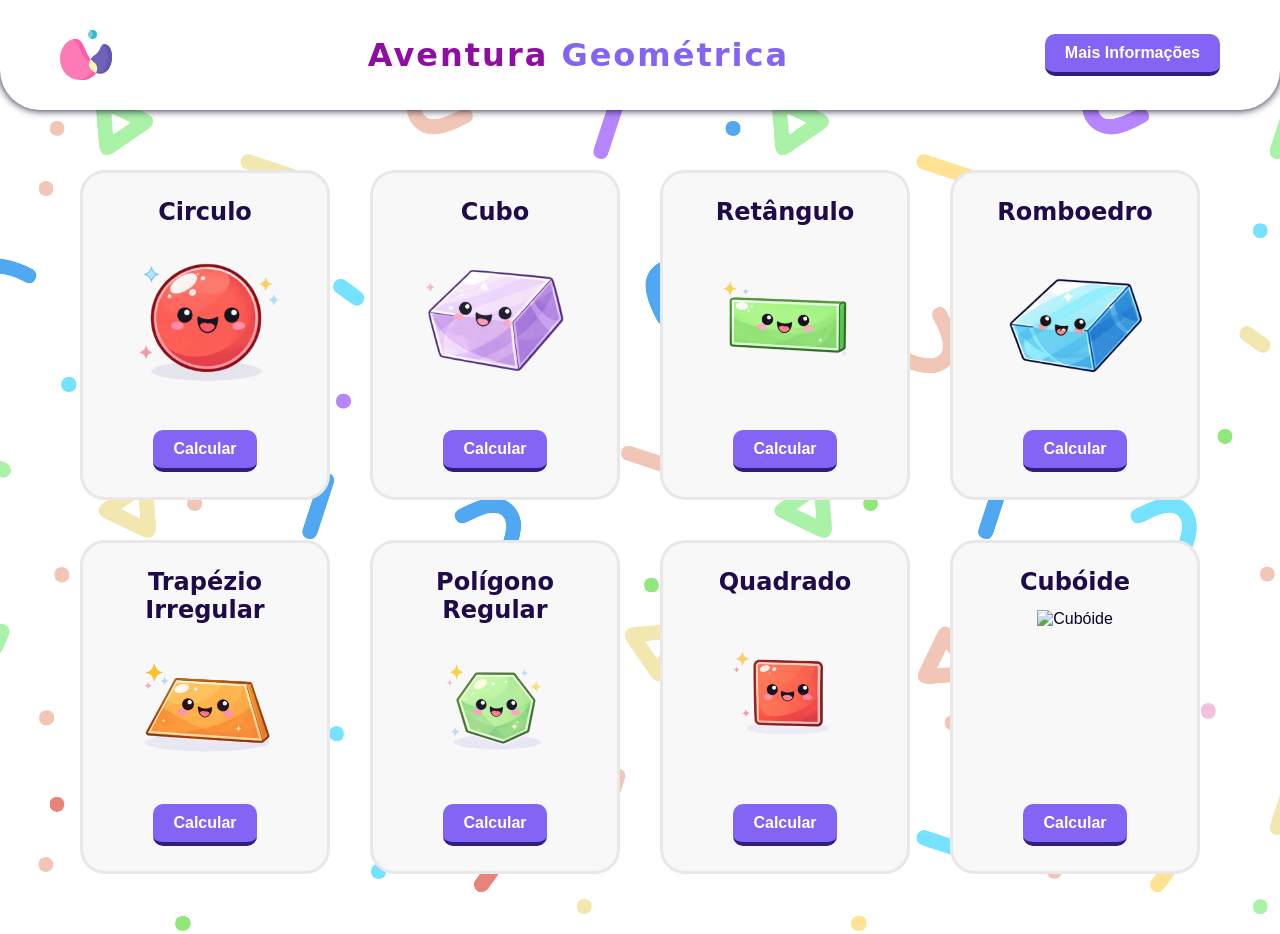
==== index.html @ cc36fc08 "added 29 files" ====
<!doctype html>
<html lang="pt-br">
  <head>
    <meta charset="UTF-8" />
    <meta name="viewport" content="width=device-width, initial-scale=1.0" />
    <title>Aventureiros das Formas Proibidas.</title>
    <link rel="stylesheet" href="assets/css/estilos.css" />
    <link rel="preconnect" href="https://fonts.googleapis.com" />
    <link rel="preconnect" href="https://fonts.gstatic.com" crossorigin />
    <link
      href="https://fonts.googleapis.com/css2?family=Bangers&family=Chewy&family=Luckiest+Guy&display=swap"
      rel="stylesheet"
    />
  </head>

  <body>
    <header>
      <div class="container">
        <div class="top-container">
          <img
            src="assets/imagens/icons/logo.svg"
            alt="Logo do jogo"
            class="logo"
          />

          <h1>Aventura <span>Geométrica</span></h1>

          <!-- BOTÃO COM CAIXA DE INFO -->
          <div class="info-wrapper">
            <button onclick="toggleInfo()">Mais Informações</button>

            <div class="caixa-info" id="caixaInfo">
              <h3>Sobre o Projeto</h3>

              <p>
                Bem-vindo à <strong>Aventura Geométrica</strong>!
              </p>

              <p>
                Aqui você pode aprender e calcular áreas, volumes e perímetros
                de diversas formas geométricas de maneira divertida.
              </p>

              <p>
                Escolha uma forma abaixo para começar seus cálculos!
              </p>
            </div>
          </div>
          <!-- FIM -->

        </div>
      </div>
    </header>

    <main>
      <div class="container">
        <div class="formas">
          <div class="fg">
            <h2>Circulo</h2>
            <img src="/assets/imagens/circulo.png" alt="circulo" />
            <a href="/circulo.html">Calcular</a>
          </div>

          <div class="fg">
            <h2>Cubo</h2>
            <img src="assets/imagens/cubo.png" alt="Cubo" />
            <a href="/cubo.html">Calcular</a>
          </div>

          <div class="fg">
            <h2>Retângulo</h2>
            <img src="assets/imagens/retangulo.png" alt="Retângulo" />
            <a href="/retangulo.html">Calcular</a>
          </div>

          <div class="fg">
            <h2>Romboedro</h2>
            <img src="assets/imagens/rombroedro.png" alt="rombroedro" />
            <a href="/rombroedro.html">Calcular</a>
          </div>

          <div class="fg">
            <h2>Trapézio Irregular</h2>
            <img
              src="assets/imagens/TrapezioIrregular.png"
              alt="Trapézio Irregular"
            />
            <a href="/trapezioIrregular.html">Calcular</a>
          </div>

          <div class="fg">
            <h2>Polígono Regular</h2>
            <img
              src="assets/imagens/PoligonoRegularcomNLados.png"
              alt="Polígono Regular com N Lados"
            />
            <a href="/PRcN.html">Calcular</a>
          </div>

          <div class="fg">
            <h2>Quadrado</h2>
            <img src="assets/imagens/quadrado.png" alt="Quadrado" />
            <a href="/quadrado.html">Calcular</a>
          </div>

          <div class="fg">
            <h2>Cubóide</h2>
            <img src="assets/imagens/Cuboide.png" alt="Cubóide" />
            <a href="/Cuboide.html">Calcular</a>
          </div>
        </div>
      </div>
    </main>

    <script>
      function toggleInfo() {
        document.getElementById("caixaInfo").classList.toggle("ativo");
      }
    </script>
  </body>
</html>
---- assets/css/estilos.css ----
* {
  margin: 0;
  padding: 0;
  box-sizing: border-box;
}

body {
  color: #fff;
  background-image: url("/assets/imagens/fundoformas.jpg");
  background-size: cover;
  background-position: center;
  background-repeat: no-repeat;
  font-family: Arial, Helvetica, sans-serif;
}

header {
  background: #fff;
  box-shadow: #090126 0px 0px 8px;
  border-radius: 0px 0px 40px 40px;
}

.container {
  max-width: 1200px;
  margin: 0 auto;
  padding: 10px 20px;
}

.top-container {
  display: flex;
  justify-content: space-between;
  align-items: center;
  padding: 20px 0;
  gap: 20px;
  flex-wrap: wrap;
}

.top-container img {
  width: 52px;
  color: #2e0da4;
}

.top-container h1 {
  font-size: 2rem;
  color: #900da4;
  font-family: "Chewy", system-ui;
  letter-spacing: 2px;
  text-align: center;
}

.top-container h1 span {
  color: #8364f5;
  font-size: 2rem;
  font-family: "Chewy", system-ui;
  letter-spacing: 2px;
}

.top-container button {
  background: #8364f5;
  color: #ffffff;
  border: none;
  font-size: 1rem;
  padding: 10px 20px;
  cursor: pointer;
  font-weight: bold;
  border-radius: 10px;
  border-bottom: #321d7c solid 4px;
  transition: all 0.25s ease;
}

.top-container button:hover {
  transform: translateY(-2px);
  border-bottom: #321d7c solid 2px;
  background-color: #321d7c;
}

.info-wrapper {
  position: relative;
}

.caixa-info {
  position: absolute;
  top: 70px;
  right: 0;
  width: 340px;
  max-width: 90vw;
  background: #ffffff;
  border: 3px solid #d8cffc;
  border-radius: 20px;
  padding: 20px;
  box-shadow: 0 10px 25px rgba(0, 0, 0, 0.12);
  opacity: 0;
  visibility: hidden;
  transform: translateY(10px);
  transition:
    opacity 0.35s ease,
    transform 0.35s ease,
    visibility 0.35s ease;
  z-index: 999;
}

.caixa-info.ativo {
  opacity: 1;
  visibility: visible;
  transform: translateY(0);
}

.caixa-info h3 {
  color: #5a35d6;
  font-size: 1.4rem;
  margin-bottom: 12px;
  font-family: "Chewy", system-ui;
}

.caixa-info p {
  color: #333;
  font-size: 0.95rem;
  line-height: 1.5;
  margin-bottom: 10px;
}

.caixa-info p:last-child {
  margin-bottom: 0;
}

.formas {
  margin: 50px 0;
  display: flex;
  flex-wrap: wrap;
  gap: 40px;
  color: #090126;
  justify-content: center;
  flex: 1;
  animation: fadeUp 0.6s ease;
}

.fg {
  width: 250px;
  min-height: 330px;
  background: #f8f8f8;
  border: 3px solid #e8e8e8;
  border-radius: 25px;
  display: flex;
  flex-direction: column;
  align-items: center;
  justify-content: space-between;
  padding: 25px 20px;
  transition:
    transform 0.35s ease,
    box-shadow 0.35s ease,
    border-color 0.35s ease;
}

.fg:hover {
  transform: translateY(-8px);
  box-shadow: 0 14px 28px rgba(0, 0, 0, 0.12);
  border-color: #d8cffc;
}

.fg img {
  width: auto;
  height: 180px;
  max-width: 100%;
  object-fit: contain;
  transition: transform 0.35s ease;
}

.fg:hover img {
  transform: scale(1.05);
}

.fg h2 {
  font-family: "Chewy", system-ui;
  text-align: center;
  color: #1f0a4a;
  font-size: 1.5rem;
}

.fg a {
  text-decoration: none;
  background: #8364f5;
  color: #ffffff;
  border: none;
  font-size: 1rem;
  padding: 10px 20px;
  cursor: pointer;
  font-weight: bold;
  border-radius: 10px;
  border-bottom: #321d7c solid 4px;
  transition: all 0.25s ease;
}

.fg a:hover {
  transform: translateY(-2px);
  border-bottom: #321d7c solid 2px;
  background-color: #321d7c;
}

@keyframes fadeUp {
  from {
    opacity: 0;
    transform: translateY(25px);
  }
  to {
    opacity: 1;
    transform: translateY(0);
  }
}

/* RESPONSIVO */

@media (max-width: 900px) {
  .top-container {
    justify-content: center;
    text-align: center;
  }

  .top-container h1,
  .top-container h1 span {
    font-size: 1.8rem;
  }

  .caixa-info {
    right: 50%;
    transform: translateX(50%) translateY(10px);
  }

  .caixa-info.ativo {
    transform: translateX(50%) translateY(0);
  }
}

@media (max-width: 768px) {
  header {
    border-radius: 0px 0px 25px 25px;
  }

  .container {
    padding: 10px 15px;
  }

  .top-container {
    flex-direction: column;
    gap: 15px;
  }

  .top-container img {
    width: 45px;
  }

  .top-container h1,
  .top-container h1 span {
    font-size: 1.6rem;
    letter-spacing: 1px;
  }

  .top-container button {
    width: 100%;
    max-width: 260px;
  }

  .formas {
    gap: 25px;
    margin: 35px 0;
  }

  .fg {
    width: 100%;
    max-width: 340px;
    min-height: auto;
  }

  .fg img {
    height: 150px;
  }

  .fg h2 {
    font-size: 1.3rem;
  }

  .fg a {
    width: 100%;
    text-align: center;
  }

  .caixa-info {
    width: 100%;
    max-width: 320px;
    top: 65px;
    right: 50%;
    transform: translateX(50%) translateY(10px);
  }

  .caixa-info.ativo {
    transform: translateX(50%) translateY(0);
  }
}

@media (max-width: 480px) {
  .top-container h1,
  .top-container h1 span {
    font-size: 1.3rem;
  }

  .top-container button {
    font-size: 0.95rem;
    padding: 9px 16px;
  }

  .fg {
    padding: 20px 16px;
    border-radius: 20px;
  }

  .fg img {
    height: 130px;
  }

  .fg h2 {
    font-size: 1.15rem;
  }

  .fg a {
    font-size: 0.95rem;
    padding: 10px 16px;
  }

  .caixa-info {
    max-width: 280px;
    padding: 16px;
  }

  .caixa-info h3 {
    font-size: 1.2rem;
  }

  .caixa-info p {
    font-size: 0.9rem;
  }
}
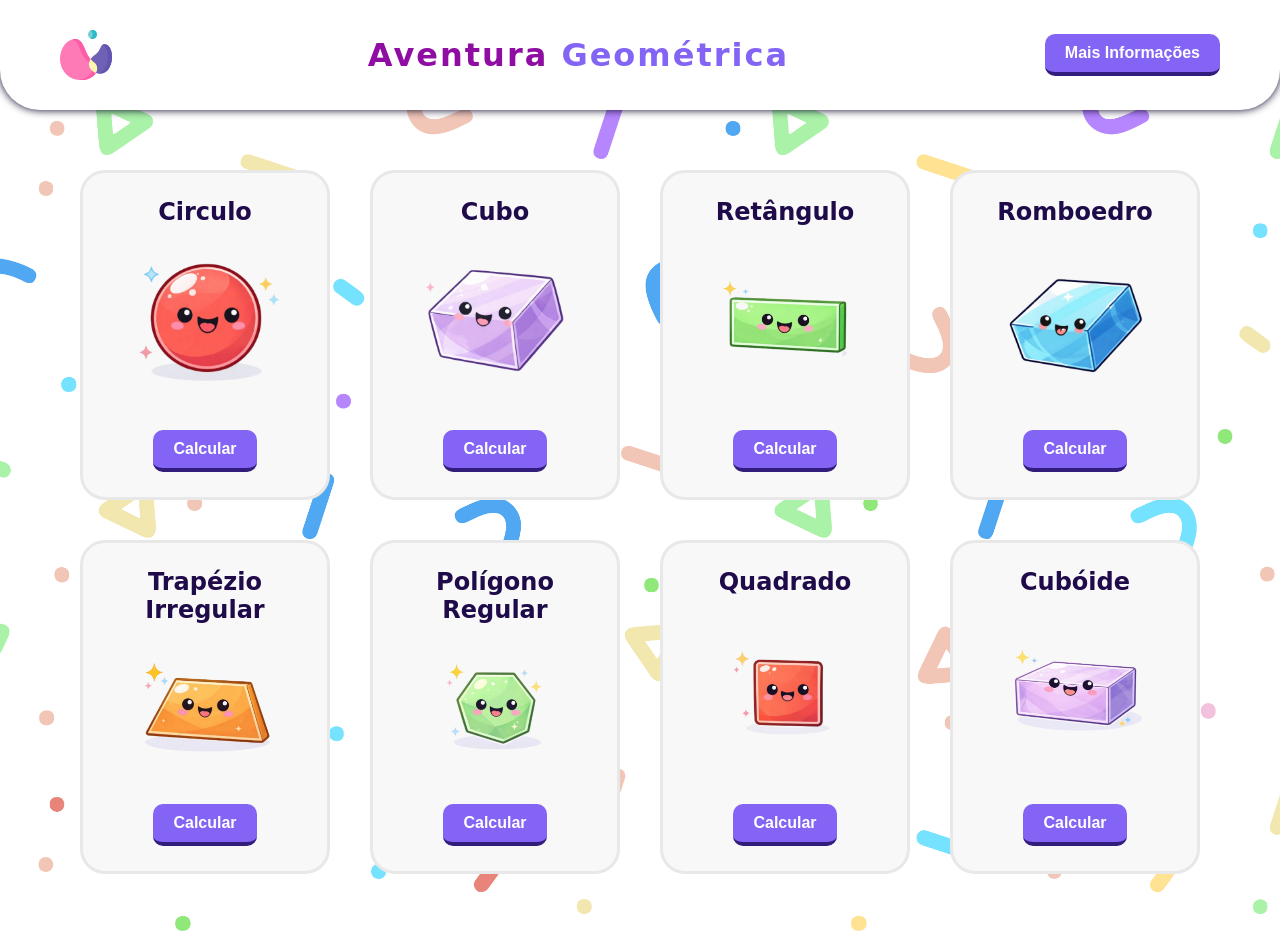
==== commit 2788d2d9: "modified index.html in ." ====
--- a/index.html
+++ b/index.html
@@ -105,7 +105,7 @@
 
           <div class="fg">
             <h2>Cubóide</h2>
-            <img src="assets/imagens/Cuboide.png" alt="Cubóide" />
+            <img src="assets/imagens/cuboide.png" alt="Cubóide" />
             <a href="/Cuboide.html">Calcular</a>
           </div>
         </div>
